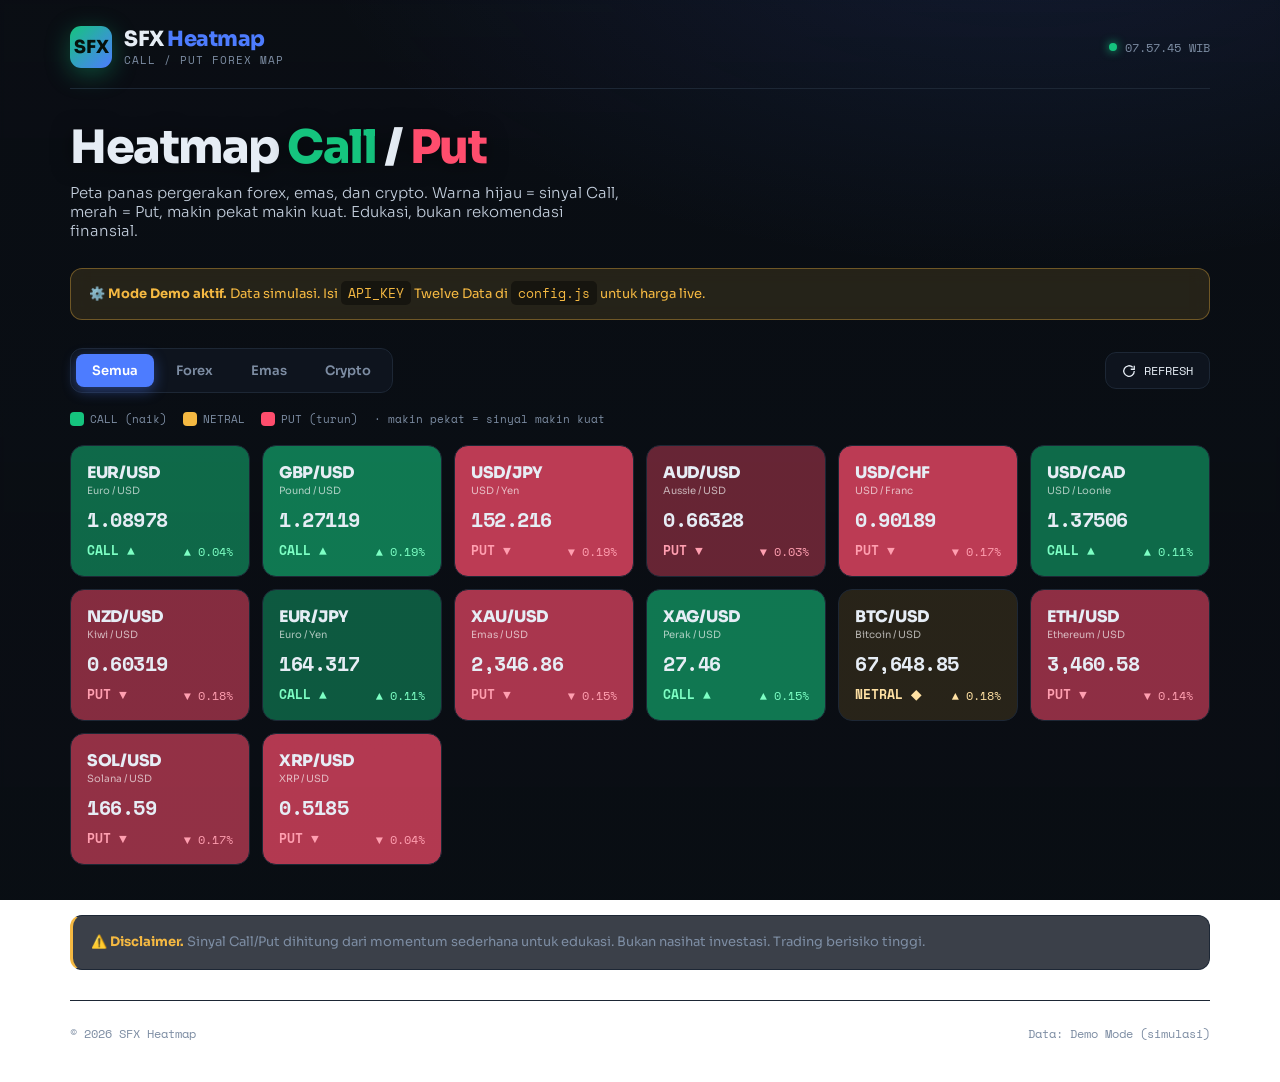
==== index.html @ 3ce980c7 "index.html" ====
<!DOCTYPE html>
<html lang="id">
<head>
<meta charset="UTF-8" />
<meta name="viewport" content="width=device-width, initial-scale=1.0" />
<title>SFX Heatmap — Call / Put Forex</title>
<meta name="description" content="Heatmap harga forex, emas, dan crypto dengan sinyal Call/Put." />
<link rel="preconnect" href="https://fonts.googleapis.com" />
<link rel="preconnect" href="https://fonts.gstatic.com" crossorigin />
<link href="https://fonts.googleapis.com/css2?family=Space+Mono:wght@400;700&family=Sora:wght@300;400;600;800&display=swap" rel="stylesheet" />
<style>
  :root {
    --bg: #0a0e14;
    --panel: rgba(17,23,34,.82);
    --panel-2: rgba(13,19,28,.82);
    --line: #1d2735;
    --text: #e6edf5;
    --muted: #7d8da3;
    --call: #15c47e;
    --put: #ff4d6d;
    --neutral: #f5b942;
    --accent: #4d7cff;
    --glow-call: rgba(21,196,126,.35);
  }
  * { margin:0; padding:0; box-sizing:border-box; }
  html { scroll-behavior:smooth; }
  body {
    color: var(--text);
    font-family: 'Sora', sans-serif;
    min-height: 100vh;
    -webkit-font-smoothing: antialiased;
    position: relative;
  }
  /* ====== BACKGROUND FOTO ====== */
  /* Taruh file foto kamu bernama "background.jpg" di folder yang sama.
     Kalau belum ada, otomatis tampil gradient gelap sebagai cadangan. */
  .bg-photo {
    position: fixed; inset: 0; z-index: -2;
    background-image: url('background.jpg');
    background-size: cover; background-position: center; background-repeat: no-repeat;
    /* fallback gradient kalau foto belum ada */
    background-color: #0a0e14;
  }
  .bg-overlay {
    position: fixed; inset: 0; z-index: -1;
    background:
      radial-gradient(1200px 600px at 80% -10%, rgba(77,124,255,.12), transparent 60%),
      linear-gradient(180deg, rgba(10,14,20,.78), rgba(10,14,20,.92));
    backdrop-filter: blur(2px);
  }
  .wrap { max-width: 1180px; margin:0 auto; padding: 0 20px; position:relative; z-index:1; }

  header {
    display:flex; align-items:center; justify-content:space-between;
    padding: 26px 0 20px; border-bottom:1px solid var(--line);
    flex-wrap:wrap; gap:16px;
  }
  .brand { display:flex; align-items:center; gap:12px; }
  .logo {
    width:42px; height:42px; border-radius:11px;
    background: linear-gradient(135deg, var(--call), var(--accent));
    display:grid; place-items:center; font-weight:800; font-size:18px; color:#06110b;
    box-shadow: 0 6px 24px var(--glow-call);
  }
  .brand h1 { font-size:21px; font-weight:800; letter-spacing:-.5px; }
  .brand h1 span { color: var(--accent); }
  .brand p { font-size:11px; color:var(--muted); font-family:'Space Mono',monospace; letter-spacing:1px; text-transform:uppercase; }
  .status { display:flex; align-items:center; gap:8px; font-family:'Space Mono',monospace; font-size:12px; color:var(--muted); }
  .dot { width:8px; height:8px; border-radius:50%; background:var(--call); box-shadow:0 0 10px var(--call); animation:pulse 1.8s infinite; }
  @keyframes pulse { 0%,100%{opacity:1} 50%{opacity:.3} }

  .hero { padding: 34px 0 10px; }
  .hero h2 { font-size: clamp(28px, 5vw, 46px); font-weight:800; letter-spacing:-1.5px; line-height:1.05; text-shadow:0 2px 20px rgba(0,0,0,.5); }
  .hero h2 .c { color:var(--call); }
  .hero h2 .p { color:var(--put); }
  .hero p { color:#c2cddb; margin-top:12px; max-width:560px; font-weight:300; font-size:15px; }

  .controls { display:flex; gap:10px; align-items:center; flex-wrap:wrap; margin:28px 0 18px; }
  .tabs { display:flex; gap:6px; background:var(--panel); border:1px solid var(--line); padding:5px; border-radius:12px; backdrop-filter:blur(8px); }
  .tab {
    border:none; background:transparent; color:var(--muted); cursor:pointer;
    padding:8px 16px; border-radius:8px; font-family:'Sora'; font-weight:600; font-size:13px; transition:.2s;
  }
  .tab.active { background:var(--accent); color:#fff; box-shadow:0 4px 14px rgba(77,124,255,.4); }
  .refresh {
    margin-left:auto; display:flex; align-items:center; gap:8px;
    background:var(--panel); border:1px solid var(--line); color:var(--text);
    padding:9px 16px; border-radius:11px; cursor:pointer; font-family:'Space Mono',monospace; font-size:12px; transition:.2s; backdrop-filter:blur(8px);
  }
  .refresh:hover { border-color:var(--accent); }
  .refresh.spin svg { animation:rot .8s linear infinite; }
  @keyframes rot { to { transform:rotate(360deg); } }

  /* ====== HEATMAP GRID ====== */
  .grid { display:grid; grid-template-columns:repeat(auto-fill, minmax(180px,1fr)); gap:12px; padding-bottom:40px; }
  .cell {
    border-radius:14px; padding:16px; position:relative; overflow:hidden; cursor:pointer;
    border:1px solid var(--line); transition:.25s; opacity:0; transform:translateY(14px) scale(.98);
    animation:rise .45s forwards; min-height:130px;
    display:flex; flex-direction:column; justify-content:space-between;
  }
  @keyframes rise { to { opacity:1; transform:none; } }
  .cell:hover { transform:translateY(-3px) scale(1.02); z-index:2; box-shadow:0 12px 30px rgba(0,0,0,.5); }
  /* warna heatmap berdasarkan sinyal & intensitas (di-set inline via JS) */

  .cell .sym { font-size:16px; font-weight:800; letter-spacing:-.3px; }
  .cell .nm  { font-size:10px; color:rgba(255,255,255,.65); font-weight:400; margin-top:1px; }
  .cell .pr  { font-family:'Space Mono',monospace; font-size:20px; font-weight:700; margin-top:8px; letter-spacing:-.5px; }
  .cell .row { display:flex; justify-content:space-between; align-items:flex-end; margin-top:6px; }
  .cell .sig { font-family:'Space Mono',monospace; font-size:13px; font-weight:700; }
  .cell .chg { font-family:'Space Mono',monospace; font-size:12px; }

  .note {
    background:var(--panel); border:1px solid var(--line); border-left:3px solid var(--neutral);
    border-radius:12px; padding:16px 18px; margin:10px 0 30px; font-size:13px; color:var(--muted); line-height:1.6; backdrop-filter:blur(8px);
  }
  .note b { color:var(--neutral); }
  footer { border-top:1px solid var(--line); padding:24px 0 40px; color:var(--muted); font-size:12px; display:flex; justify-content:space-between; flex-wrap:wrap; gap:10px; font-family:'Space Mono',monospace; }
  footer a { color:var(--accent); text-decoration:none; }

  .config-warn {
    display:none; background:rgba(245,185,66,.12); border:1px solid rgba(245,185,66,.35);
    color:var(--neutral); border-radius:12px; padding:14px 18px; margin:18px 0; font-size:13px; line-height:1.6; backdrop-filter:blur(8px);
  }
  .config-warn code { background:rgba(0,0,0,.4); padding:2px 7px; border-radius:5px; font-family:'Space Mono',monospace; }

  /* legend */
  .legend { display:flex; gap:16px; flex-wrap:wrap; margin:0 0 18px; font-family:'Space Mono',monospace; font-size:11px; color:var(--muted); }
  .legend span { display:flex; align-items:center; gap:6px; }
  .legend i { width:14px; height:14px; border-radius:4px; display:inline-block; }
</style>
</head>
<body>
<div class="bg-photo"></div>
<div class="bg-overlay"></div>

<!-- elemen audio: taruh file "click.mp3" kamu di folder yang sama -->
<audio id="clickSound" src="click.mp3" preload="auto"></audio>

<div class="wrap">

  <header>
    <div class="brand">
      <div class="logo">SFX</div>
      <div>
        <h1>SFX <span>Heatmap</span></h1>
        <p>Call / Put Forex Map</p>
      </div>
    </div>
    <div class="status"><span class="dot"></span> <span id="clock">--:--:--</span> WIB</div>
  </header>

  <section class="hero">
    <h2>Heatmap <span class="c">Call</span> / <span class="p">Put</span></h2>
    <p>Peta panas pergerakan forex, emas, dan crypto. Warna hijau = sinyal Call, merah = Put, makin pekat makin kuat. Edukasi, bukan rekomendasi finansial.</p>
  </section>

  <div class="config-warn" id="configWarn">
    ⚙️ <b>Mode Demo aktif.</b> Data simulasi. Isi <code>API_KEY</code> Twelve Data di <code>config.js</code> untuk harga live.
  </div>

  <div class="controls">
    <div class="tabs" id="tabs">
      <button class="tab active" data-cat="all">Semua</button>
      <button class="tab" data-cat="forex">Forex</button>
      <button class="tab" data-cat="metal">Emas</button>
      <button class="tab" data-cat="crypto">Crypto</button>
    </div>
    <button class="refresh" id="refreshBtn">
      <svg width="14" height="14" viewBox="0 0 24 24" fill="none" stroke="currentColor" stroke-width="2.2"><path d="M21 12a9 9 0 1 1-2.64-6.36"/><path d="M21 3v6h-6"/></svg>
      REFRESH
    </button>
  </div>

  <div class="legend">
    <span><i style="background:#15c47e"></i> CALL (naik)</span>
    <span><i style="background:#f5b942"></i> NETRAL</span>
    <span><i style="background:#ff4d6d"></i> PUT (turun)</span>
    <span>· makin pekat = sinyal makin kuat</span>
  </div>

  <div class="grid" id="grid"></div>

  <div class="note">
    <b>⚠️ Disclaimer.</b> Sinyal Call/Put dihitung dari momentum sederhana untuk edukasi. Bukan nasihat investasi. Trading berisiko tinggi.
  </div>

  <footer>
    <span>© <span id="year"></span> SFX Heatmap</span>
    <span>Data: <span id="src">Demo Mode</span></span>
  </footer>

</div>

<script src="config.js"></script>
<script src="app.js"></script>
</body>
</html>
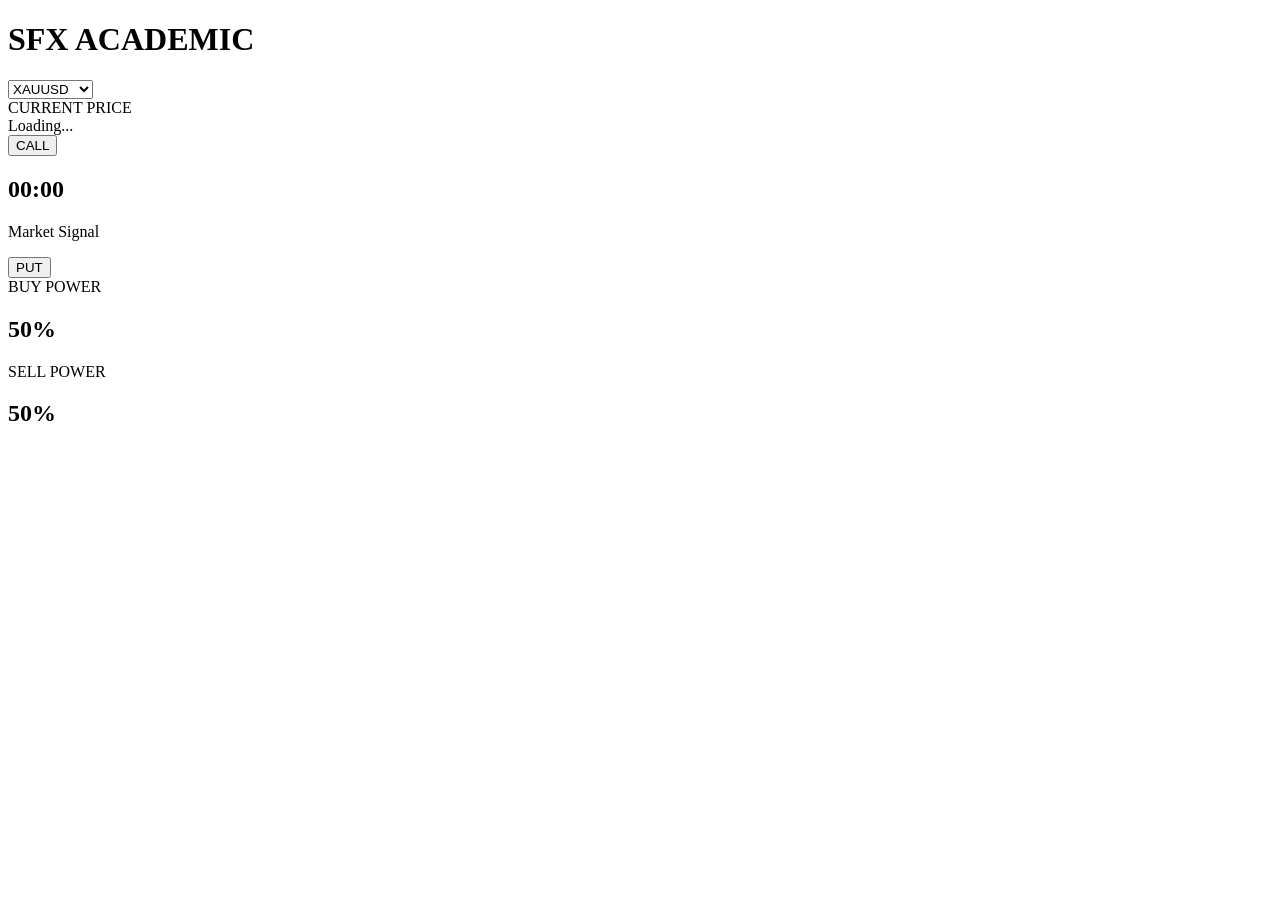
==== commit e8a9724f: "index.html" ====
--- a/index.html
+++ b/index.html
@@ -1,198 +1,73 @@
 <!DOCTYPE html>
 <html lang="id">
 <head>
-<meta charset="UTF-8" />
-<meta name="viewport" content="width=device-width, initial-scale=1.0" />
-<title>SFX Heatmap — Call / Put Forex</title>
-<meta name="description" content="Heatmap harga forex, emas, dan crypto dengan sinyal Call/Put." />
-<link rel="preconnect" href="https://fonts.googleapis.com" />
-<link rel="preconnect" href="https://fonts.gstatic.com" crossorigin />
-<link href="https://fonts.googleapis.com/css2?family=Space+Mono:wght@400;700&family=Sora:wght@300;400;600;800&display=swap" rel="stylesheet" />
-<style>
-  :root {
-    --bg: #0a0e14;
-    --panel: rgba(17,23,34,.82);
-    --panel-2: rgba(13,19,28,.82);
-    --line: #1d2735;
-    --text: #e6edf5;
-    --muted: #7d8da3;
-    --call: #15c47e;
-    --put: #ff4d6d;
-    --neutral: #f5b942;
-    --accent: #4d7cff;
-    --glow-call: rgba(21,196,126,.35);
-  }
-  * { margin:0; padding:0; box-sizing:border-box; }
-  html { scroll-behavior:smooth; }
-  body {
-    color: var(--text);
-    font-family: 'Sora', sans-serif;
-    min-height: 100vh;
-    -webkit-font-smoothing: antialiased;
-    position: relative;
-  }
-  /* ====== BACKGROUND FOTO ====== */
-  /* Taruh file foto kamu bernama "background.jpg" di folder yang sama.
-     Kalau belum ada, otomatis tampil gradient gelap sebagai cadangan. */
-  .bg-photo {
-    position: fixed; inset: 0; z-index: -2;
-    background-image: url('background.jpg');
-    background-size: cover; background-position: center; background-repeat: no-repeat;
-    /* fallback gradient kalau foto belum ada */
-    background-color: #0a0e14;
-  }
-  .bg-overlay {
-    position: fixed; inset: 0; z-index: -1;
-    background:
-      radial-gradient(1200px 600px at 80% -10%, rgba(77,124,255,.12), transparent 60%),
-      linear-gradient(180deg, rgba(10,14,20,.78), rgba(10,14,20,.92));
-    backdrop-filter: blur(2px);
-  }
-  .wrap { max-width: 1180px; margin:0 auto; padding: 0 20px; position:relative; z-index:1; }
+  <meta charset="UTF-8" />
+  <meta name="viewport" content="width=device-width, initial-scale=1.0"/>
+  <title>SFX Academic Signal</title>
 
-  header {
-    display:flex; align-items:center; justify-content:space-between;
-    padding: 26px 0 20px; border-bottom:1px solid var(--line);
-    flex-wrap:wrap; gap:16px;
-  }
-  .brand { display:flex; align-items:center; gap:12px; }
-  .logo {
-    width:42px; height:42px; border-radius:11px;
-    background: linear-gradient(135deg, var(--call), var(--accent));
-    display:grid; place-items:center; font-weight:800; font-size:18px; color:#06110b;
-    box-shadow: 0 6px 24px var(--glow-call);
-  }
-  .brand h1 { font-size:21px; font-weight:800; letter-spacing:-.5px; }
-  .brand h1 span { color: var(--accent); }
-  .brand p { font-size:11px; color:var(--muted); font-family:'Space Mono',monospace; letter-spacing:1px; text-transform:uppercase; }
-  .status { display:flex; align-items:center; gap:8px; font-family:'Space Mono',monospace; font-size:12px; color:var(--muted); }
-  .dot { width:8px; height:8px; border-radius:50%; background:var(--call); box-shadow:0 0 10px var(--call); animation:pulse 1.8s infinite; }
-  @keyframes pulse { 0%,100%{opacity:1} 50%{opacity:.3} }
+  <link rel="stylesheet" href="style.css">
 
-  .hero { padding: 34px 0 10px; }
-  .hero h2 { font-size: clamp(28px, 5vw, 46px); font-weight:800; letter-spacing:-1.5px; line-height:1.05; text-shadow:0 2px 20px rgba(0,0,0,.5); }
-  .hero h2 .c { color:var(--call); }
-  .hero h2 .p { color:var(--put); }
-  .hero p { color:#c2cddb; margin-top:12px; max-width:560px; font-weight:300; font-size:15px; }
-
-  .controls { display:flex; gap:10px; align-items:center; flex-wrap:wrap; margin:28px 0 18px; }
-  .tabs { display:flex; gap:6px; background:var(--panel); border:1px solid var(--line); padding:5px; border-radius:12px; backdrop-filter:blur(8px); }
-  .tab {
-    border:none; background:transparent; color:var(--muted); cursor:pointer;
-    padding:8px 16px; border-radius:8px; font-family:'Sora'; font-weight:600; font-size:13px; transition:.2s;
-  }
-  .tab.active { background:var(--accent); color:#fff; box-shadow:0 4px 14px rgba(77,124,255,.4); }
-  .refresh {
-    margin-left:auto; display:flex; align-items:center; gap:8px;
-    background:var(--panel); border:1px solid var(--line); color:var(--text);
-    padding:9px 16px; border-radius:11px; cursor:pointer; font-family:'Space Mono',monospace; font-size:12px; transition:.2s; backdrop-filter:blur(8px);
-  }
-  .refresh:hover { border-color:var(--accent); }
-  .refresh.spin svg { animation:rot .8s linear infinite; }
-  @keyframes rot { to { transform:rotate(360deg); } }
-
-  /* ====== HEATMAP GRID ====== */
-  .grid { display:grid; grid-template-columns:repeat(auto-fill, minmax(180px,1fr)); gap:12px; padding-bottom:40px; }
-  .cell {
-    border-radius:14px; padding:16px; position:relative; overflow:hidden; cursor:pointer;
-    border:1px solid var(--line); transition:.25s; opacity:0; transform:translateY(14px) scale(.98);
-    animation:rise .45s forwards; min-height:130px;
-    display:flex; flex-direction:column; justify-content:space-between;
-  }
-  @keyframes rise { to { opacity:1; transform:none; } }
-  .cell:hover { transform:translateY(-3px) scale(1.02); z-index:2; box-shadow:0 12px 30px rgba(0,0,0,.5); }
-  /* warna heatmap berdasarkan sinyal & intensitas (di-set inline via JS) */
-
-  .cell .sym { font-size:16px; font-weight:800; letter-spacing:-.3px; }
-  .cell .nm  { font-size:10px; color:rgba(255,255,255,.65); font-weight:400; margin-top:1px; }
-  .cell .pr  { font-family:'Space Mono',monospace; font-size:20px; font-weight:700; margin-top:8px; letter-spacing:-.5px; }
-  .cell .row { display:flex; justify-content:space-between; align-items:flex-end; margin-top:6px; }
-  .cell .sig { font-family:'Space Mono',monospace; font-size:13px; font-weight:700; }
-  .cell .chg { font-family:'Space Mono',monospace; font-size:12px; }
-
-  .note {
-    background:var(--panel); border:1px solid var(--line); border-left:3px solid var(--neutral);
-    border-radius:12px; padding:16px 18px; margin:10px 0 30px; font-size:13px; color:var(--muted); line-height:1.6; backdrop-filter:blur(8px);
-  }
-  .note b { color:var(--neutral); }
-  footer { border-top:1px solid var(--line); padding:24px 0 40px; color:var(--muted); font-size:12px; display:flex; justify-content:space-between; flex-wrap:wrap; gap:10px; font-family:'Space Mono',monospace; }
-  footer a { color:var(--accent); text-decoration:none; }
-
-  .config-warn {
-    display:none; background:rgba(245,185,66,.12); border:1px solid rgba(245,185,66,.35);
-    color:var(--neutral); border-radius:12px; padding:14px 18px; margin:18px 0; font-size:13px; line-height:1.6; backdrop-filter:blur(8px);
-  }
-  .config-warn code { background:rgba(0,0,0,.4); padding:2px 7px; border-radius:5px; font-family:'Space Mono',monospace; }
-
-  /* legend */
-  .legend { display:flex; gap:16px; flex-wrap:wrap; margin:0 0 18px; font-family:'Space Mono',monospace; font-size:11px; color:var(--muted); }
-  .legend span { display:flex; align-items:center; gap:6px; }
-  .legend i { width:14px; height:14px; border-radius:4px; display:inline-block; }
-</style>
+  <script src="https://s3.tradingview.com/tv.js"></script>
 </head>
 <body>
-<div class="bg-photo"></div>
-<div class="bg-overlay"></div>
 
-<!-- elemen audio: taruh file "click.mp3" kamu di folder yang sama -->
-<audio id="clickSound" src="click.mp3" preload="auto"></audio>
+<div class="container">
 
-<div class="wrap">
+  <div class="topbar">
+    <h1>SFX ACADEMIC</h1>
 
-  <header>
-    <div class="brand">
-      <div class="logo">SFX</div>
-      <div>
-        <h1>SFX <span>Heatmap</span></h1>
-        <p>Call / Put Forex Map</p>
-      </div>
-    </div>
-    <div class="status"><span class="dot"></span> <span id="clock">--:--:--</span> WIB</div>
-  </header>
-
-  <section class="hero">
-    <h2>Heatmap <span class="c">Call</span> / <span class="p">Put</span></h2>
-    <p>Peta panas pergerakan forex, emas, dan crypto. Warna hijau = sinyal Call, merah = Put, makin pekat makin kuat. Edukasi, bukan rekomendasi finansial.</p>
-  </section>
-
-  <div class="config-warn" id="configWarn">
-    ⚙️ <b>Mode Demo aktif.</b> Data simulasi. Isi <code>API_KEY</code> Twelve Data di <code>config.js</code> untuk harga live.
+    <select id="pairSelect">
+      <option value="OANDA:XAUUSD">XAUUSD</option>
+      <option value="OANDA:EURUSD">EURUSD</option>
+      <option value="OANDA:GBPUSD">GBPUSD</option>
+      <option value="OANDA:USDJPY">USDJPY</option>
+      <option value="BINANCE:BTCUSDT">BTCUSDT</option>
+    </select>
   </div>
 
-  <div class="controls">
-    <div class="tabs" id="tabs">
-      <button class="tab active" data-cat="all">Semua</button>
-      <button class="tab" data-cat="forex">Forex</button>
-      <button class="tab" data-cat="metal">Emas</button>
-      <button class="tab" data-cat="crypto">Crypto</button>
-    </div>
-    <button class="refresh" id="refreshBtn">
-      <svg width="14" height="14" viewBox="0 0 24 24" fill="none" stroke="currentColor" stroke-width="2.2"><path d="M21 12a9 9 0 1 1-2.64-6.36"/><path d="M21 3v6h-6"/></svg>
-      REFRESH
-    </button>
+  <div class="price-box">
+    <div class="label">CURRENT PRICE</div>
+    <div id="price">Loading...</div>
   </div>
 
-  <div class="legend">
-    <span><i style="background:#15c47e"></i> CALL (naik)</span>
-    <span><i style="background:#f5b942"></i> NETRAL</span>
-    <span><i style="background:#ff4d6d"></i> PUT (turun)</span>
-    <span>· makin pekat = sinyal makin kuat</span>
+  <div class="signal-box">
+
+    <button class="call-btn" onclick="playSound()">
+      CALL
+    </button>
+
+    <div class="middle-info">
+      <h2 id="timer">00:00</h2>
+      <p>Market Signal</p>
+    </div>
+
+    <button class="put-btn" onclick="playSound()">
+      PUT
+    </button>
+
   </div>
 
-  <div class="grid" id="grid"></div>
+  <div class="percent-box">
+    <div class="buy">
+      BUY POWER
+      <h2 id="buyPercent">50%</h2>
+    </div>
 
-  <div class="note">
-    <b>⚠️ Disclaimer.</b> Sinyal Call/Put dihitung dari momentum sederhana untuk edukasi. Bukan nasihat investasi. Trading berisiko tinggi.
+    <div class="sell">
+      SELL POWER
+      <h2 id="sellPercent">50%</h2>
+    </div>
   </div>
 
-  <footer>
-    <span>© <span id="year"></span> SFX Heatmap</span>
-    <span>Data: <span id="src">Demo Mode</span></span>
-  </footer>
+  <div id="tradingview_chart"></div>
 
 </div>
 
-<script src="config.js"></script>
-<script src="app.js"></script>
+<audio id="clickSound">
+  <source src="https://assets.mixkit.co/active_storage/sfx/2568/2568-preview.mp3" type="audio/mpeg">
+</audio>
+
+<script src="script.js"></script>
+
 </body>
 </html>
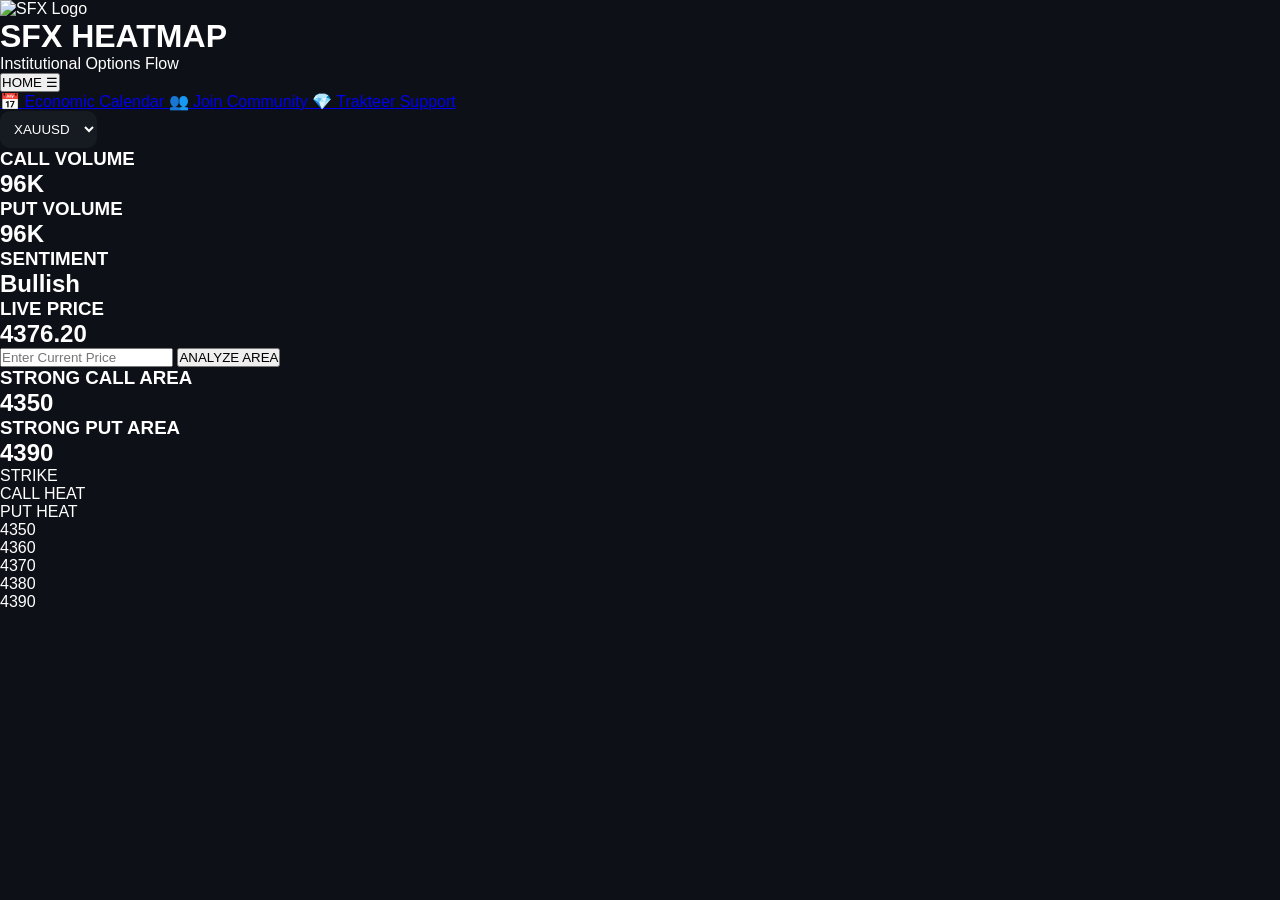
==== commit 82fd40a8: "index.html" ====
--- a/index.html
+++ b/index.html
@@ -1,71 +1,386 @@
 <!DOCTYPE html>
-<html lang="id">
+<html lang="en">
+
 <head>
-  <meta charset="UTF-8" />
-  <meta name="viewport" content="width=device-width, initial-scale=1.0"/>
-  <title>SFX Academic Signal</title>
-
-  <link rel="stylesheet" href="style.css">
-
-  <script src="https://s3.tradingview.com/tv.js"></script>
+
+<meta charset="UTF-8">
+
+<meta name="viewport"
+content="width=device-width, initial-scale=1.0">
+
+<title>
+SFX HEATMAP
+</title>
+
+<link rel="stylesheet"
+href="style.css">
+
+<link rel="preconnect"
+href="https://fonts.googleapis.com">
+
+<link rel="preconnect"
+href="https://fonts.gstatic.com"
+crossorigin>
+
+<link href="https://fonts.googleapis.com/css2?family=Inter:wght@300;400;500;600;700;800&display=swap"
+rel="stylesheet">
+
 </head>
+
 <body>
 
-<div class="container">
-
-  <div class="topbar">
-    <h1>SFX ACADEMIC</h1>
-
-    <select id="pairSelect">
-      <option value="OANDA:XAUUSD">XAUUSD</option>
-      <option value="OANDA:EURUSD">EURUSD</option>
-      <option value="OANDA:GBPUSD">GBPUSD</option>
-      <option value="OANDA:USDJPY">USDJPY</option>
-      <option value="BINANCE:BTCUSDT">BTCUSDT</option>
-    </select>
-  </div>
-
-  <div class="price-box">
-    <div class="label">CURRENT PRICE</div>
-    <div id="price">Loading...</div>
-  </div>
-
-  <div class="signal-box">
-
-    <button class="call-btn" onclick="playSound()">
-      CALL
-    </button>
-
-    <div class="middle-info">
-      <h2 id="timer">00:00</h2>
-      <p>Market Signal</p>
-    </div>
-
-    <button class="put-btn" onclick="playSound()">
-      PUT
-    </button>
-
-  </div>
-
-  <div class="percent-box">
-    <div class="buy">
-      BUY POWER
-      <h2 id="buyPercent">50%</h2>
-    </div>
-
-    <div class="sell">
-      SELL POWER
-      <h2 id="sellPercent">50%</h2>
-    </div>
-  </div>
-
-  <div id="tradingview_chart"></div>
-
-</div>
-
-<audio id="clickSound">
-  <source src="https://assets.mixkit.co/active_storage/sfx/2568/2568-preview.mp3" type="audio/mpeg">
-</audio>
+<div class="overlay"></div>
+
+<header>
+
+<div class="logo-box">
+
+<div class="logo">
+
+<img
+src="logo.png"
+alt="SFX Logo">
+
+</div>
+
+<div>
+
+<h1>
+SFX HEATMAP
+</h1>
+
+<p>
+Institutional Options Flow
+</p>
+
+</div>
+
+</div>
+
+<div class="menu-container">
+
+<button id="menuBtn">
+
+HOME ☰
+
+</button>
+
+<div class="dropdown-menu">
+
+<a
+href="https://www.forexfactory.com/calendar"
+target="_blank">
+
+📅 Economic Calendar
+
+</a>
+
+<a
+href="https://t.me/sfxacademic19"
+target="_blank">
+
+👥 Join Community
+
+</a>
+
+<a
+href="https://sfxspace.id/"
+target="_blank">
+
+💎 Trakteer Support
+
+</a>
+
+</div>
+
+</div>
+
+</header>
+
+<section class="pair-dropdown-wrap">
+
+<select id="pairSelect">
+
+<option value="XAUUSD">
+XAUUSD
+</option>
+
+<option value="EURUSD">
+EURUSD
+</option>
+
+<option value="GBPUSD">
+GBPUSD
+</option>
+
+<option value="USDJPY">
+USDJPY
+</option>
+
+<option value="AUDUSD">
+AUDUSD
+</option>
+
+<option value="BTCUSD">
+BTCUSD
+</option>
+
+<option value="ETHUSD">
+ETHUSD
+</option>
+
+</select>
+
+</section>
+
+<section class="stats-grid">
+
+<div class="stat-box">
+
+<h3>
+CALL VOLUME
+</h3>
+
+<h2 id="callVolume">
+96K
+</h2>
+
+</div>
+
+<div class="stat-box">
+
+<h3>
+PUT VOLUME
+</h3>
+
+<h2 id="putVolume">
+96K
+</h2>
+
+</div>
+
+<div class="stat-box">
+
+<h3>
+SENTIMENT
+</h3>
+
+<h2 class="bullish">
+Bullish
+</h2>
+
+</div>
+
+<div class="stat-box">
+
+<h3>
+LIVE PRICE
+</h3>
+
+<h2 id="livePrice">
+4376.20
+</h2>
+
+</div>
+
+</section>
+
+<section class="analysis-box">
+
+<input
+type="number"
+id="manualPrice"
+placeholder="Enter Current Price">
+
+<button id="analyzeBtn">
+
+ANALYZE AREA
+
+</button>
+
+</section>
+
+<section class="result-box">
+
+<div class="result-card">
+
+<h3>
+STRONG CALL AREA
+</h3>
+
+<h2 id="callArea">
+4350
+</h2>
+
+</div>
+
+<div class="result-card">
+
+<h3>
+STRONG PUT AREA
+</h3>
+
+<h2 id="putArea">
+4390
+</h2>
+
+</div>
+
+</section>
+
+<section class="heatmap-box">
+
+<div class="heatmap-header">
+
+<div>
+STRIKE
+</div>
+
+<div>
+CALL HEAT
+</div>
+
+<div>
+PUT HEAT
+</div>
+
+</div>
+
+<div id="heatmapRows">
+
+<div class="heatmap-row">
+
+<div>
+4350
+</div>
+
+<div class="bar">
+
+<div
+class="fill-call"
+style="width:96%;">
+</div>
+
+</div>
+
+<div class="bar">
+
+<div
+class="fill-put"
+style="width:18%;">
+</div>
+
+</div>
+
+</div>
+
+<div class="heatmap-row">
+
+<div>
+4360
+</div>
+
+<div class="bar">
+
+<div
+class="fill-call"
+style="width:82%;">
+</div>
+
+</div>
+
+<div class="bar">
+
+<div
+class="fill-put"
+style="width:30%;">
+</div>
+
+</div>
+
+</div>
+
+<div class="heatmap-row">
+
+<div>
+4370
+</div>
+
+<div class="bar">
+
+<div
+class="fill-call"
+style="width:68%;">
+</div>
+
+</div>
+
+<div class="bar">
+
+<div
+class="fill-put"
+style="width:52%;">
+</div>
+
+</div>
+
+</div>
+
+<div class="heatmap-row">
+
+<div>
+4380
+</div>
+
+<div class="bar">
+
+<div
+class="fill-call"
+style="width:44%;">
+</div>
+
+</div>
+
+<div class="bar">
+
+<div
+class="fill-put"
+style="width:74%;">
+</div>
+
+</div>
+
+</div>
+
+<div class="heatmap-row">
+
+<div>
+4390
+</div>
+
+<div class="bar">
+
+<div
+class="fill-call"
+style="width:26%;">
+</div>
+
+</div>
+
+<div class="bar">
+
+<div
+class="fill-put"
+style="width:96%;">
+</div>
+
+</div>
+
+</div>
+
+</div>
+
+</section>
 
 <script src="script.js"></script>
 
--- a/style.css
+++ b/style.css
@@ -0,0 +1,146 @@
+*{
+  margin:0;
+  padding:0;
+  box-sizing:border-box;
+  font-family:Arial, sans-serif;
+}
+
+body{
+  background:#0d1117;
+  color:white;
+}
+
+.container{
+  padding:20px;
+}
+
+.topbar{
+  display:flex;
+  justify-content:space-between;
+  align-items:center;
+  margin-bottom:20px;
+}
+
+.topbar h1{
+  font-size:22px;
+  color:#00ffcc;
+}
+
+select{
+  padding:10px;
+  border:none;
+  border-radius:10px;
+  background:#161b22;
+  color:white;
+}
+
+.price-box{
+  background:#161b22;
+  padding:20px;
+  border-radius:20px;
+  text-align:center;
+  margin-bottom:20px;
+}
+
+.label{
+  color:#999;
+  margin-bottom:10px;
+}
+
+#price{
+  font-size:40px;
+  font-weight:bold;
+  color:#00ffcc;
+}
+
+.signal-box{
+  display:flex;
+  justify-content:space-between;
+  align-items:center;
+  margin-bottom:20px;
+  gap:15px;
+}
+
+.call-btn,
+.put-btn{
+  width:140px;
+  height:140px;
+  border:none;
+  border-radius:30px;
+  font-size:30px;
+  font-weight:bold;
+  color:white;
+  cursor:pointer;
+  transition:0.2s;
+}
+
+.call-btn{
+  background:linear-gradient(135deg,#00c853,#00ff95);
+}
+
+.put-btn{
+  background:linear-gradient(135deg,#ff1744,#ff5252);
+}
+
+.call-btn:active,
+.put-btn:active{
+  transform:scale(0.95);
+}
+
+.middle-info{
+  text-align:center;
+}
+
+#timer{
+  font-size:40px;
+  margin-bottom:5px;
+}
+
+.percent-box{
+  display:flex;
+  gap:15px;
+  margin-bottom:20px;
+}
+
+.buy,
+.sell{
+  flex:1;
+  background:#161b22;
+  padding:20px;
+  border-radius:20px;
+  text-align:center;
+}
+
+.buy h2{
+  color:#00ff95;
+  margin-top:10px;
+}
+
+.sell h2{
+  color:#ff5252;
+  margin-top:10px;
+}
+
+#tradingview_chart{
+  height:500px;
+  border-radius:20px;
+  overflow:hidden;
+}
+
+@media(max-width:768px){
+
+  .signal-box{
+    flex-direction:column;
+  }
+
+  .call-btn,
+  .put-btn{
+    width:100%;
+    height:90px;
+  }
+
+  #price{
+    font-size:30px;
+  }
+
+}
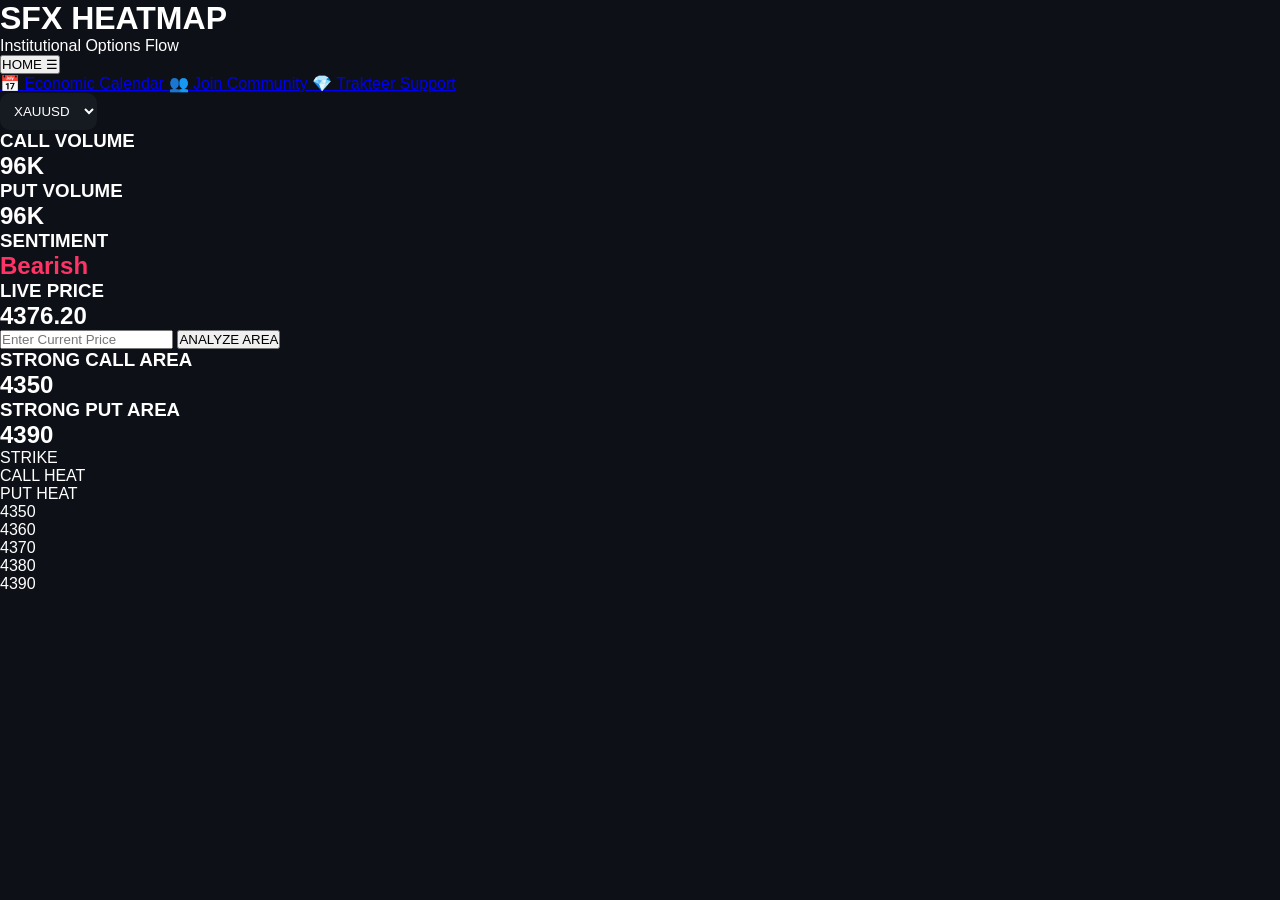
==== commit 3093290d: "index.html" ====
--- a/index.html
+++ b/index.html
@@ -34,14 +34,6 @@
 <header>
 
 <div class="logo-box">
-
-<div class="logo">
-
-<img
-src="logo.png"
-alt="SFX Logo">
-
-</div>
 
 <div>
 
@@ -248,136 +240,6 @@
 
 <div id="heatmapRows">
 
-<div class="heatmap-row">
-
-<div>
-4350
-</div>
-
-<div class="bar">
-
-<div
-class="fill-call"
-style="width:96%;">
-</div>
-
-</div>
-
-<div class="bar">
-
-<div
-class="fill-put"
-style="width:18%;">
-</div>
-
-</div>
-
-</div>
-
-<div class="heatmap-row">
-
-<div>
-4360
-</div>
-
-<div class="bar">
-
-<div
-class="fill-call"
-style="width:82%;">
-</div>
-
-</div>
-
-<div class="bar">
-
-<div
-class="fill-put"
-style="width:30%;">
-</div>
-
-</div>
-
-</div>
-
-<div class="heatmap-row">
-
-<div>
-4370
-</div>
-
-<div class="bar">
-
-<div
-class="fill-call"
-style="width:68%;">
-</div>
-
-</div>
-
-<div class="bar">
-
-<div
-class="fill-put"
-style="width:52%;">
-</div>
-
-</div>
-
-</div>
-
-<div class="heatmap-row">
-
-<div>
-4380
-</div>
-
-<div class="bar">
-
-<div
-class="fill-call"
-style="width:44%;">
-</div>
-
-</div>
-
-<div class="bar">
-
-<div
-class="fill-put"
-style="width:74%;">
-</div>
-
-</div>
-
-</div>
-
-<div class="heatmap-row">
-
-<div>
-4390
-</div>
-
-<div class="bar">
-
-<div
-class="fill-call"
-style="width:26%;">
-</div>
-
-</div>
-
-<div class="bar">
-
-<div
-class="fill-put"
-style="width:96%;">
-</div>
-
-</div>
-
-</div>
-
 </div>
 
 </section>
